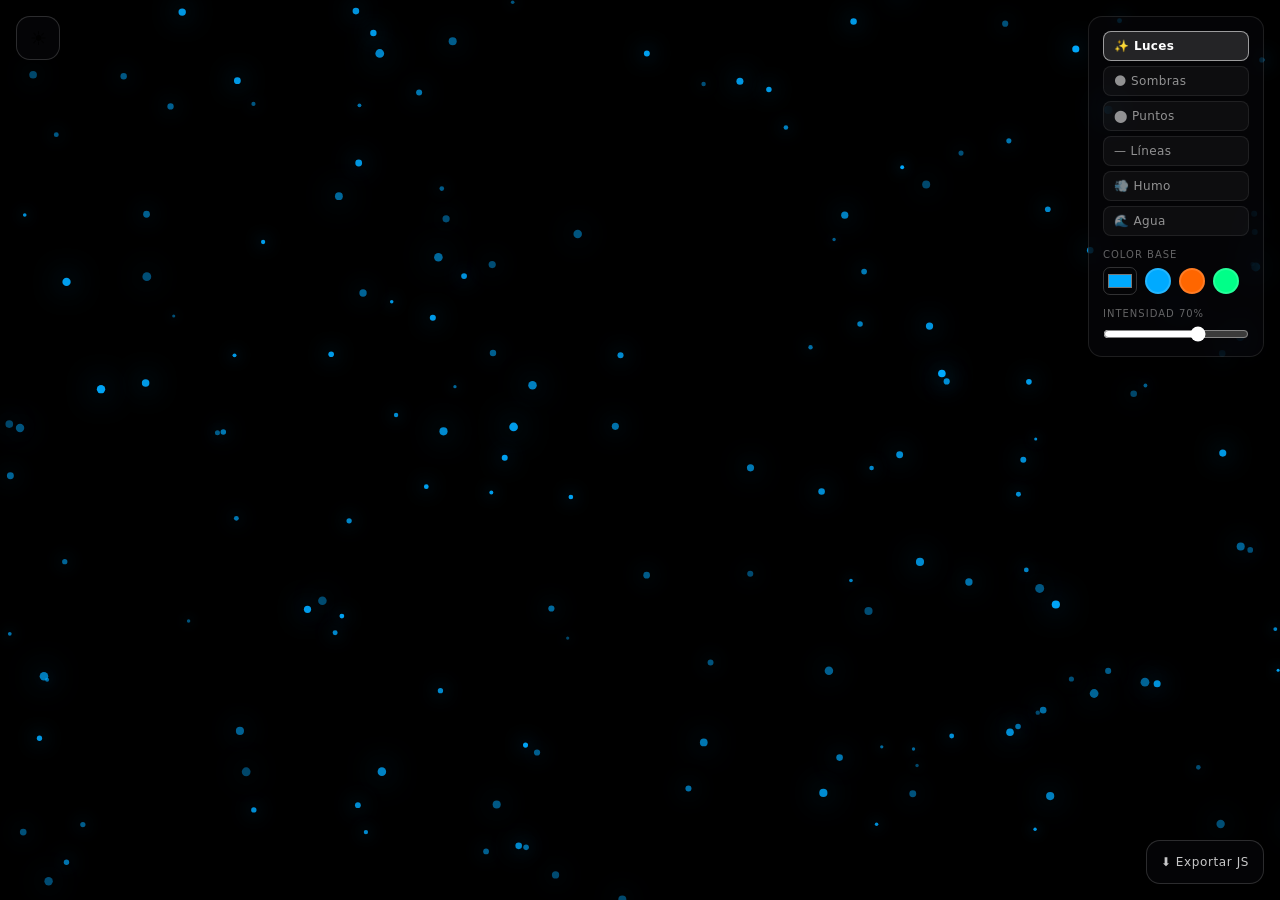
==== index.html @ 5b2c4f50 "Fondos puntos a mejorar agua rota" ====
<!DOCTYPE html>
<html lang="es">
<head>
  <meta charset="UTF-8">
  <meta name="viewport" content="width=device-width, initial-scale=1.0">
  <title>Canvas Animado</title>
  <link rel="stylesheet" href="styles.css">
</head>
<body>
  <canvas id="bg-canvas"></canvas>

  <button id="theme-toggle" class="glass-panel" title="Alternar modo claro/oscuro">☀</button>

  <aside id="effects-panel" class="glass-panel">
    <div id="effect-buttons">
      <button class="effect-btn active" data-effect="lights">✨ Luces</button>
      <button class="effect-btn" data-effect="shadows">🌑 Sombras</button>
      <button class="effect-btn" data-effect="dots">⬤ Puntos</button>
      <button class="effect-btn" data-effect="lines">— Líneas</button>
      <button class="effect-btn" data-effect="smoke">💨 Humo</button>
      <button class="effect-btn" data-effect="water">🌊 Agua</button>
    </div>

    <div class="control-group">
      <label class="control-label">Color base</label>
      <div id="color-controls">
        <input type="color" id="color-picker" value="#00aaff">
        <button class="swatch" data-color="#00aaff" style="background:#00aaff" title="Azul cian"></button>
        <button class="swatch" data-color="#ff6600" style="background:#ff6600" title="Naranja fuego"></button>
        <button class="swatch" data-color="#00ff88" style="background:#00ff88" title="Verde neón"></button>
      </div>
    </div>

    <div class="control-group">
      <label class="control-label">Intensidad <span id="intensity-val">70%</span></label>
      <input type="range" id="intensity-slider" min="10" max="100" value="70" step="5">
    </div>
  </aside>

  <button id="export-btn" class="glass-panel">⬇ Exportar JS</button>

  <script type="module" src="main.js"></script>
</body>
</html>
---- styles.css ----
*, *::before, *::after { box-sizing: border-box; margin: 0; padding: 0; }

body {
  background: #000;
  overflow: hidden;
  width: 100vw;
  height: 100vh;
  font-family: 'Segoe UI', system-ui, -apple-system, sans-serif;
  color: #fff;
  user-select: none;
}

#bg-canvas {
  position: fixed;
  inset: 0;
  width: 100%;
  height: 100%;
  display: block;
  cursor: crosshair;
}

/* ── Glassmorphism base ── */
.glass-panel {
  position: fixed;
  background: rgba(8, 8, 12, 0.55);
  backdrop-filter: blur(18px);
  -webkit-backdrop-filter: blur(18px);
  border: 1px solid rgba(255, 255, 255, 0.10);
  border-radius: 14px;
  padding: 14px;
  z-index: 100;
}

/* ── Effects panel (top-right) ── */
#effects-panel {
  top: 16px;
  right: 16px;
  width: 176px;
  display: flex;
  flex-direction: column;
  gap: 13px;
}

#effect-buttons {
  display: flex;
  flex-direction: column;
  gap: 5px;
}

.effect-btn {
  background: rgba(255, 255, 255, 0.04);
  border: 1px solid rgba(255, 255, 255, 0.08);
  color: rgba(255, 255, 255, 0.55);
  padding: 7px 10px;
  border-radius: 8px;
  cursor: pointer;
  text-align: left;
  font-size: 12px;
  letter-spacing: 0.03em;
  transition: background 0.18s, color 0.18s, border-color 0.18s;
  font-family: inherit;
}

.effect-btn:hover {
  background: rgba(255, 255, 255, 0.09);
  color: #fff;
  border-color: rgba(255, 255, 255, 0.18);
}

.effect-btn.active {
  background: rgba(255, 255, 255, 0.13);
  border-color: rgba(255, 255, 255, 0.55);
  color: #fff;
  font-weight: 600;
}

/* ── Controls ── */
.control-group {
  display: flex;
  flex-direction: column;
  gap: 7px;
}

.control-label {
  font-size: 10px;
  text-transform: uppercase;
  letter-spacing: 0.1em;
  color: rgba(255, 255, 255, 0.38);
}

#color-controls {
  display: flex;
  align-items: center;
  gap: 8px;
}

#color-picker {
  width: 34px;
  height: 28px;
  border: 1px solid rgba(255, 255, 255, 0.18);
  border-radius: 7px;
  cursor: pointer;
  background: none;
  padding: 2px;
  flex-shrink: 0;
}

.swatch {
  width: 26px;
  height: 26px;
  border-radius: 50%;
  border: 2px solid rgba(255, 255, 255, 0.14);
  cursor: pointer;
  flex-shrink: 0;
  transition: transform 0.15s, border-color 0.15s;
}

.swatch:hover {
  transform: scale(1.22);
  border-color: rgba(255, 255, 255, 0.6);
}

#intensity-slider {
  width: 100%;
  accent-color: rgba(255, 255, 255, 0.85);
  cursor: pointer;
}

/* ── Theme toggle (top-left) ── */
#theme-toggle {
  top: 16px;
  left: 16px;
  width: 44px;
  height: 44px;
  padding: 0;
  font-size: 19px;
  cursor: pointer;
  display: flex;
  align-items: center;
  justify-content: center;
  border: 1px solid rgba(255, 255, 255, 0.16);
  transition: background 0.2s, transform 0.15s;
  line-height: 1;
}
#theme-toggle:hover { background: rgba(255, 255, 255, 0.11); }
#theme-toggle:active { transform: scale(0.93); }

/* ── Export button (bottom-right) ── */
#export-btn {
  bottom: 16px;
  right: 16px;
  cursor: pointer;
  color: rgba(255, 255, 255, 0.78);
  font-size: 12px;
  font-family: inherit;
  letter-spacing: 0.05em;
  transition: background 0.2s, color 0.2s;
  border: 1px solid rgba(255, 255, 255, 0.16);
}

#export-btn:hover {
  background: rgba(255, 255, 255, 0.11);
  color: #fff;
}

#export-btn:active {
  transform: scale(0.97);
}

/* ══════════════════════════════════
   LIGHT MODE overrides
   ══════════════════════════════════ */
body.light-mode {
  background: #f5f5f5;
  color: #111;
}

body.light-mode .glass-panel {
  background: rgba(245, 245, 245, 0.72);
  border-color: rgba(0, 0, 0, 0.10);
}

body.light-mode #theme-toggle {
  border-color: rgba(0, 0, 0, 0.14);
  color: #111;
}
body.light-mode #theme-toggle:hover { background: rgba(0, 0, 0, 0.06); }

body.light-mode .effect-btn {
  background: rgba(0, 0, 0, 0.03);
  border-color: rgba(0, 0, 0, 0.08);
  color: rgba(0, 0, 0, 0.55);
}
body.light-mode .effect-btn:hover {
  background: rgba(0, 0, 0, 0.07);
  color: #111;
  border-color: rgba(0, 0, 0, 0.18);
}
body.light-mode .effect-btn.active {
  background: rgba(0, 0, 0, 0.09);
  border-color: rgba(0, 0, 0, 0.5);
  color: #000;
}

body.light-mode .control-label { color: rgba(0, 0, 0, 0.42); }

body.light-mode #color-picker { border-color: rgba(0, 0, 0, 0.18); }

body.light-mode .swatch { border-color: rgba(0, 0, 0, 0.14); }
body.light-mode .swatch:hover { border-color: rgba(0, 0, 0, 0.55); }

body.light-mode #intensity-slider { accent-color: rgba(0, 0, 0, 0.7); }

body.light-mode #export-btn {
  color: rgba(0, 0, 0, 0.7);
  border-color: rgba(0, 0, 0, 0.16);
}
body.light-mode #export-btn:hover {
  background: rgba(0, 0, 0, 0.06);
  color: #000;
}
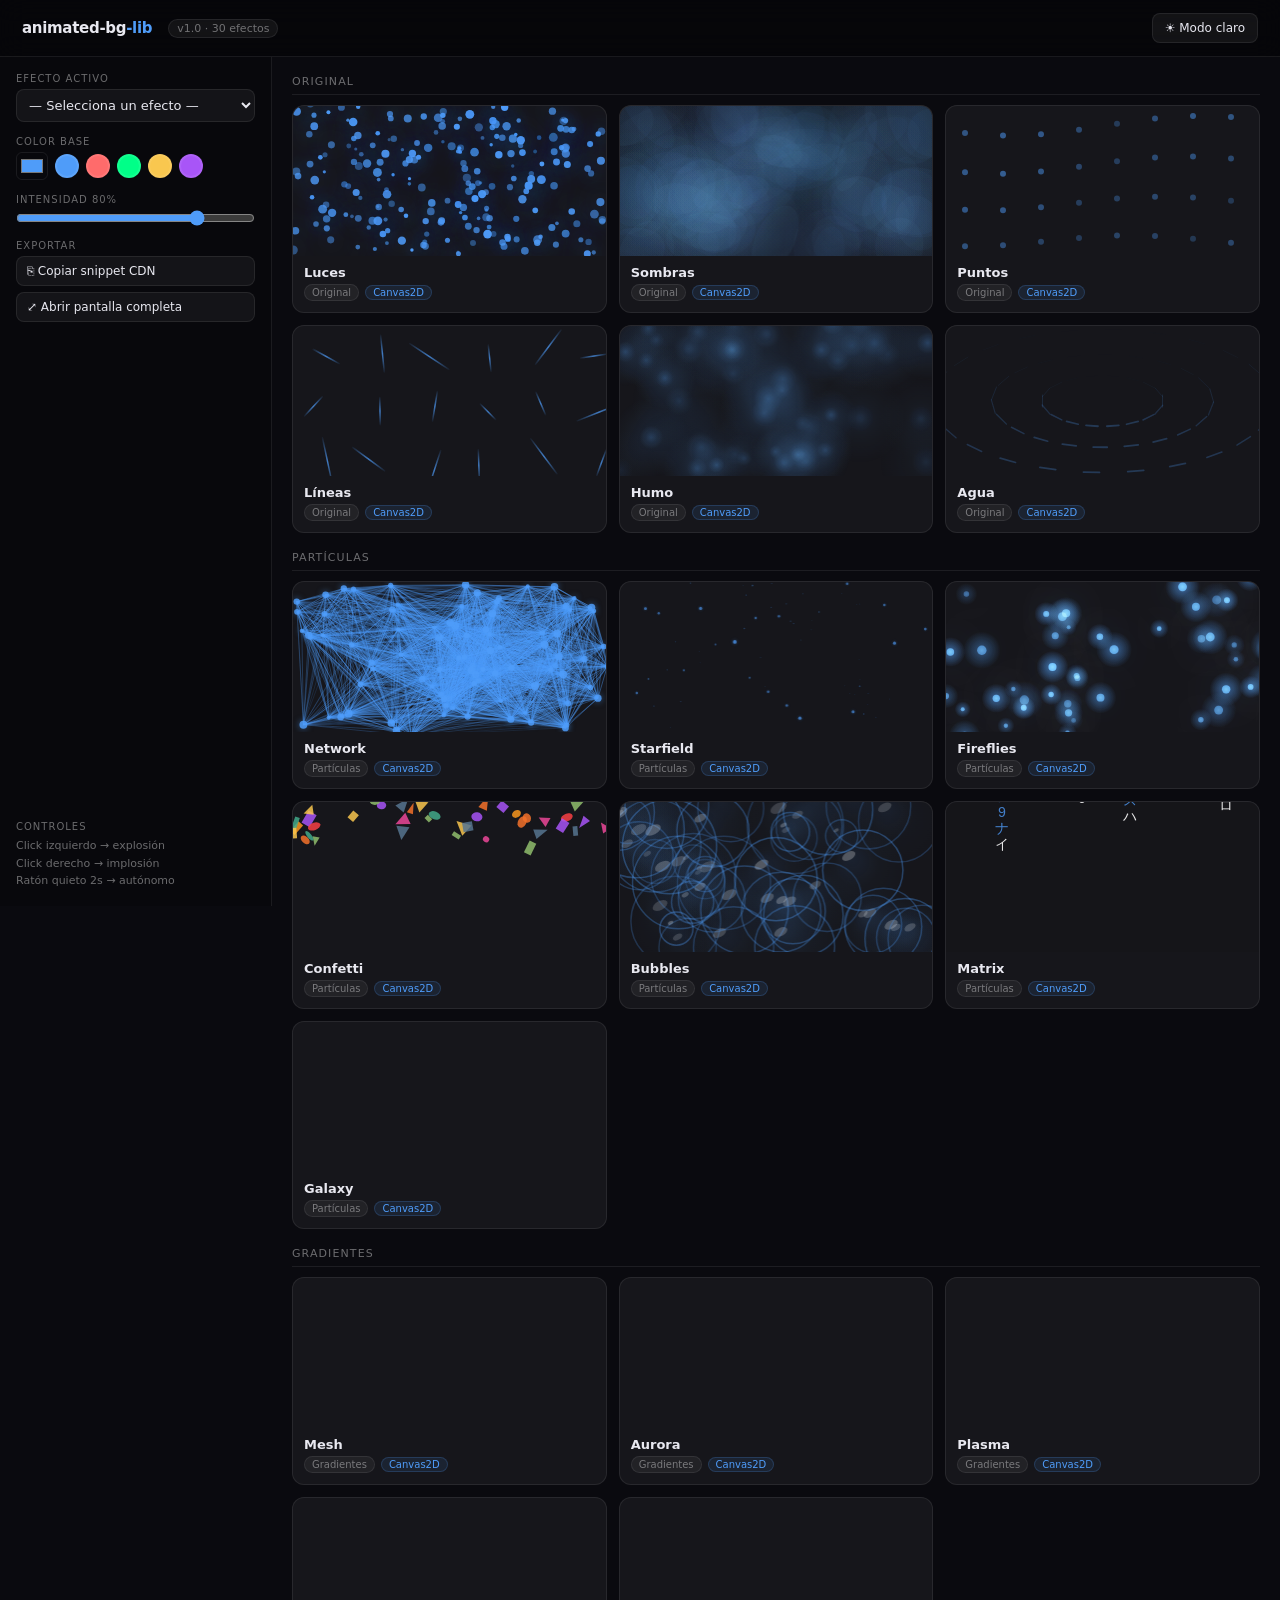
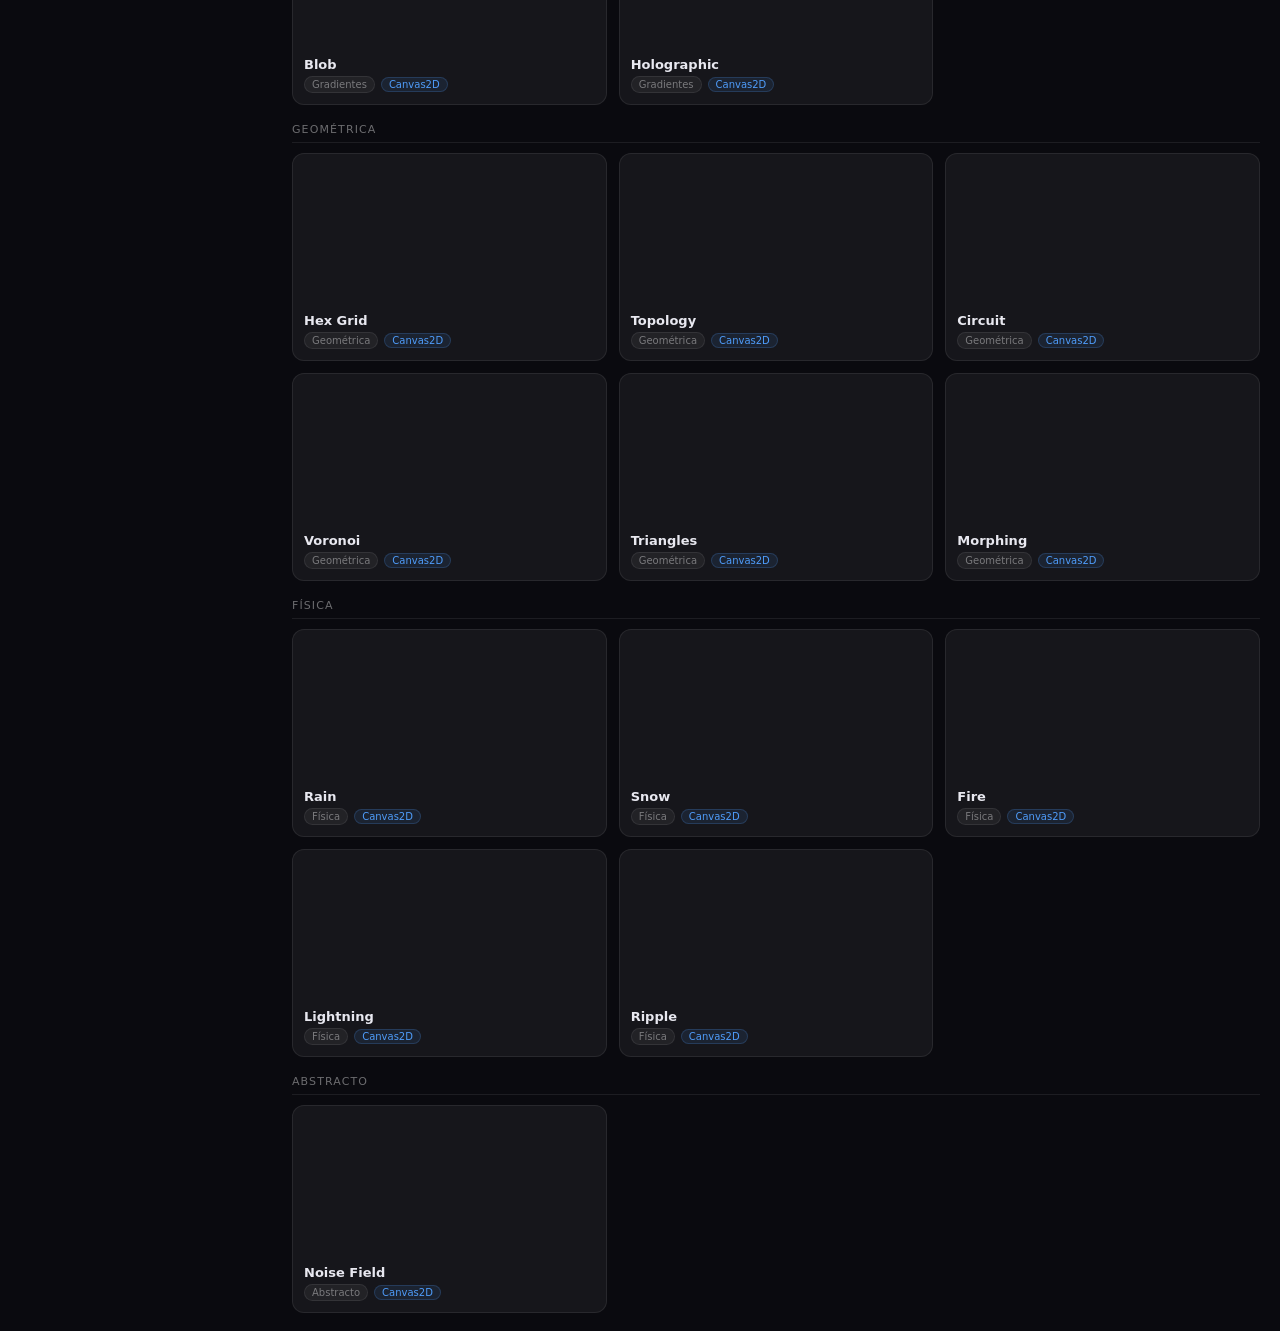
==== commit a95780fc: "ampliacion" ====
--- a/index.html
+++ b/index.html
@@ -1,44 +1,377 @@
 <!DOCTYPE html>
-<html lang="es">
+<html lang="en">
 <head>
   <meta charset="UTF-8">
-  <meta name="viewport" content="width=device-width, initial-scale=1.0">
-  <title>Canvas Animado</title>
-  <link rel="stylesheet" href="styles.css">
+  <meta name="viewport" content="width=device-width,initial-scale=1">
+  <title>animated-bg-lib — 30 Canvas Effects</title>
+  <style>
+    *, *::before, *::after { box-sizing: border-box; margin: 0; padding: 0; }
+    :root {
+      --bg: #0a0a0f; --surface: rgba(255,255,255,0.05); --border: rgba(255,255,255,0.08);
+      --text: #e8e8f0; --muted: rgba(255,255,255,0.4); --accent: #4f9cf9;
+      --panel-w: 272px; --radius: 12px;
+    }
+    body.light {
+      --bg: #f0f0f5; --surface: rgba(0,0,0,0.04); --border: rgba(0,0,0,0.08);
+      --text: #111; --muted: rgba(0,0,0,0.45);
+    }
+    body {
+      background: var(--bg); color: var(--text);
+      font-family: 'Segoe UI', system-ui, sans-serif;
+      min-height: 100vh; display: flex; flex-direction: column;
+    }
+
+    /* ── Header ── */
+    header {
+      display: flex; align-items: center; justify-content: space-between;
+      padding: 13px 22px; border-bottom: 1px solid var(--border);
+      background: rgba(0,0,0,0.35); backdrop-filter: blur(14px);
+      position: sticky; top: 0; z-index: 50;
+    }
+    .logo { font-size: 15px; font-weight: 700; letter-spacing: -0.02em; }
+    .logo span { color: var(--accent); }
+    .badge {
+      font-size: 11px; color: var(--muted); background: var(--surface);
+      border: 1px solid var(--border); border-radius: 20px; padding: 2px 8px; margin-left: 8px;
+    }
+    .btn-icon {
+      background: var(--surface); border: 1px solid var(--border);
+      border-radius: 8px; padding: 7px 12px; color: var(--text);
+      cursor: pointer; font-size: 12px; transition: background .15s; font-family: inherit;
+    }
+    .btn-icon:hover { background: rgba(255,255,255,0.1); }
+
+    /* ── Layout ── */
+    .layout { display: flex; flex: 1; }
+
+    /* ── Side Panel ── */
+    .side-panel {
+      width: var(--panel-w); flex-shrink: 0; padding: 16px;
+      border-right: 1px solid var(--border); display: flex; flex-direction: column; gap: 14px;
+      background: rgba(0,0,0,0.2); overflow-y: auto;
+      height: calc(100vh - 51px); position: sticky; top: 51px;
+    }
+    .p-label { font-size: 10px; text-transform: uppercase; letter-spacing: .1em; color: var(--muted); margin-bottom: 5px; }
+    input[type=search] {
+      width: 100%; background: var(--surface); border: 1px solid var(--border);
+      border-radius: 8px; color: var(--text); padding: 7px 10px;
+      font-size: 13px; outline: none; font-family: inherit;
+    }
+    input[type=search]:focus { border-color: var(--accent); }
+    .color-row { display: flex; align-items: center; gap: 7px; flex-wrap: wrap; }
+    input[type=color] {
+      width: 32px; height: 28px; border: 1px solid var(--border);
+      border-radius: 6px; cursor: pointer; background: none; padding: 2px; flex-shrink: 0;
+    }
+    .sw { width: 24px; height: 24px; border-radius: 50%; border: 2px solid var(--border); cursor: pointer; flex-shrink: 0; transition: transform .15s; }
+    .sw:hover { transform: scale(1.2); }
+    input[type=range] { width: 100%; accent-color: var(--accent); cursor: pointer; }
+    .cat-badge { font-size: 10px; padding: 2px 7px; border-radius: 10px; background: var(--surface); border: 1px solid var(--border); color: var(--muted); }
+    .p-section { display: flex; flex-direction: column; }
+    .export-col { display: flex; flex-direction: column; gap: 6px; }
+    .exp-btn {
+      background: var(--surface); border: 1px solid var(--border); border-radius: 8px;
+      color: var(--text); padding: 7px 10px; cursor: pointer; font-size: 12px;
+      text-align: left; transition: background .15s; font-family: inherit; width: 100%;
+    }
+    .exp-btn:hover { background: rgba(79,156,249,0.12); border-color: rgba(79,156,249,0.4); }
+    .hint { font-size: 11px; color: var(--muted); line-height: 1.6; }
+    #effect-sel option, #effect-sel optgroup { background: #1a1a2e; color: #eee; }
+    body.light #effect-sel option, body.light #effect-sel optgroup { background: #fff; color: #111; }
+
+    /* ── Grid ── */
+    .grid-area { flex: 1; padding: 18px 20px; overflow-y: auto; }
+    .cat-header {
+      font-size: 11px; text-transform: uppercase; letter-spacing: .1em; color: var(--muted);
+      margin: 18px 0 10px; border-bottom: 1px solid var(--border); padding-bottom: 6px;
+    }
+    .cat-header:first-child { margin-top: 0; }
+    .grid { display: grid; grid-template-columns: repeat(auto-fill, minmax(250px,1fr)); gap: 12px; }
+
+    /* ── Cards ── */
+    .card {
+      border-radius: var(--radius); overflow: hidden; border: 1px solid var(--border);
+      background: var(--surface); cursor: pointer; position: relative;
+      transition: transform .2s, box-shadow .2s, border-color .2s;
+    }
+    .card:hover { transform: translateY(-3px); box-shadow: 0 14px 44px rgba(0,0,0,0.55); border-color: rgba(79,156,249,0.35); }
+    .card.selected { border-color: var(--accent); box-shadow: 0 0 0 2px rgba(79,156,249,0.25); }
+    canvas.prev { display: block; width: 100%; height: 150px; }
+    .card-info { padding: 9px 11px 11px; }
+    .card-title { font-size: 13px; font-weight: 600; }
+    .card-meta { display: flex; gap: 6px; margin-top: 4px; align-items: center; }
+    .tech-badge { font-size: 10px; padding: 1px 7px; border-radius: 10px; background: rgba(79,156,249,0.1); border: 1px solid rgba(79,156,249,0.2); color: var(--accent); }
+    .fs-btn {
+      position: absolute; top: 7px; right: 7px; opacity: 0;
+      background: rgba(0,0,0,0.65); border: 1px solid rgba(255,255,255,0.18);
+      border-radius: 6px; color: #fff; padding: 3px 8px; font-size: 11px;
+      cursor: pointer; transition: opacity .15s; backdrop-filter: blur(6px); font-family: inherit;
+    }
+    .card:hover .fs-btn { opacity: 1; }
+    .hidden { display: none !important; }
+
+    /* ── Toast ── */
+    #toast {
+      position: fixed; bottom: 22px; right: 22px; background: #1a1a2e;
+      border: 1px solid rgba(79,156,249,0.3); color: #fff;
+      padding: 10px 16px; border-radius: 9px; font-size: 13px; z-index: 200;
+      transform: translateY(50px); opacity: 0; transition: all .28s; pointer-events: none;
+    }
+    #toast.show { transform: translateY(0); opacity: 1; }
+  </style>
 </head>
 <body>
-  <canvas id="bg-canvas"></canvas>
-
-  <button id="theme-toggle" class="glass-panel" title="Alternar modo claro/oscuro">☀</button>
-
-  <aside id="effects-panel" class="glass-panel">
-    <div id="effect-buttons">
-      <button class="effect-btn active" data-effect="lights">✨ Luces</button>
-      <button class="effect-btn" data-effect="shadows">🌑 Sombras</button>
-      <button class="effect-btn" data-effect="dots">⬤ Puntos</button>
-      <button class="effect-btn" data-effect="lines">— Líneas</button>
-      <button class="effect-btn" data-effect="smoke">💨 Humo</button>
-      <button class="effect-btn" data-effect="water">🌊 Agua</button>
+  <header>
+    <div style="display:flex;align-items:center;gap:8px">
+      <div class="logo">animated-bg<span>-lib</span></div>
+      <span class="badge">v1.0 · 30 efectos</span>
     </div>
-
-    <div class="control-group">
-      <label class="control-label">Color base</label>
-      <div id="color-controls">
-        <input type="color" id="color-picker" value="#00aaff">
-        <button class="swatch" data-color="#00aaff" style="background:#00aaff" title="Azul cian"></button>
-        <button class="swatch" data-color="#ff6600" style="background:#ff6600" title="Naranja fuego"></button>
-        <button class="swatch" data-color="#00ff88" style="background:#00ff88" title="Verde neón"></button>
-      </div>
+    <div style="display:flex;gap:8px">
+      <button class="btn-icon" id="theme-btn">☀ Modo claro</button>
     </div>
-
-    <div class="control-group">
-      <label class="control-label">Intensidad <span id="intensity-val">70%</span></label>
-      <input type="range" id="intensity-slider" min="10" max="100" value="70" step="5">
-    </div>
-  </aside>
-
-  <button id="export-btn" class="glass-panel">⬇ Exportar JS</button>
-
-  <script type="module" src="main.js"></script>
+  </header>
+
+  <div class="layout">
+    <!-- ── Side Panel ── -->
+    <aside class="side-panel">
+
+      <div class="p-section">
+        <div class="p-label">Efecto activo</div>
+        <select id="effect-sel" style="width:100%;background:var(--surface);border:1px solid var(--border);border-radius:8px;color:var(--text);padding:7px 8px;font-size:13px;cursor:pointer;font-family:inherit;outline:none"></select>
+      </div>
+
+      <div class="p-section" id="active-section" style="display:none">
+        <div style="display:flex;gap:6px;flex-wrap:wrap;margin-top:2px">
+          <span id="active-cat" class="cat-badge"></span>
+          <span id="active-tech" class="tech-badge"></span>
+        </div>
+      </div>
+
+      <div class="p-section">
+        <div class="p-label">Color base</div>
+        <div class="color-row">
+          <input type="color" id="color-pick" value="#4f9cf9">
+          <div class="sw" data-c="#4f9cf9" style="background:#4f9cf9" title="Azul"></div>
+          <div class="sw" data-c="#ff6b6b" style="background:#ff6b6b" title="Rojo"></div>
+          <div class="sw" data-c="#00ff88" style="background:#00ff88" title="Verde"></div>
+          <div class="sw" data-c="#f9c74f" style="background:#f9c74f" title="Amarillo"></div>
+          <div class="sw" data-c="#a855f7" style="background:#a855f7" title="Violeta"></div>
+        </div>
+      </div>
+
+      <div class="p-section">
+        <div class="p-label">Intensidad <span id="int-val">80%</span></div>
+        <input type="range" id="intensity" min="10" max="100" value="80" step="5">
+      </div>
+
+      <div class="p-section">
+        <div class="p-label">Exportar</div>
+        <div class="export-col">
+          <button class="exp-btn" id="btn-cdn">⎘ Copiar snippet CDN</button>
+          <button class="exp-btn" id="btn-fs">⤢ Abrir pantalla completa</button>
+        </div>
+      </div>
+
+      <div class="p-section" style="margin-top:auto">
+        <div class="p-label">Controles</div>
+        <div class="hint">
+          Click izquierdo → explosión<br>
+          Click derecho → implosión<br>
+          Ratón quieto 2s → autónomo
+        </div>
+      </div>
+
+    </aside>
+
+    <!-- ── Gallery Grid ── -->
+    <main class="grid-area" id="grid-area"></main>
+  </div>
+
+  <div id="toast"></div>
+
+  <script type="module">
+    import { EFFECTS, AnimatedBG } from './src/index.js';
+
+    // ── State ──────────────────────────────────────────────────────────────
+    let color = '#4f9cf9', intensity = 0.8, darkMode = true, activeKey = null;
+    const instances = new Map();
+
+    // ── Populate <select> (grouped by category) ────────────────────────────
+    const effSel = document.getElementById('effect-sel');
+    const catGroups = {};
+    for (const [k, m] of Object.entries(EFFECTS)) (catGroups[m.category] ??= []).push([k, m]);
+    const emptyOpt = document.createElement('option');
+    emptyOpt.value = ''; emptyOpt.textContent = '— Selecciona un efecto —'; emptyOpt.disabled = true; emptyOpt.selected = true;
+    effSel.appendChild(emptyOpt);
+    for (const [cat, items] of Object.entries(catGroups)) {
+      const og = document.createElement('optgroup'); og.label = cat;
+      for (const [k, m] of items) {
+        const opt = document.createElement('option'); opt.value = k; opt.textContent = m.label; og.appendChild(opt);
+      }
+      effSel.appendChild(og);
+    }
+
+    // ── Build gallery grid ─────────────────────────────────────────────────
+    const gridArea = document.getElementById('grid-area');
+    const categories = {};
+    for (const [key, meta] of Object.entries(EFFECTS)) {
+      (categories[meta.category] ??= []).push({ key, ...meta });
+    }
+
+    for (const [cat, items] of Object.entries(categories)) {
+      const hdr = Object.assign(document.createElement('div'), { className: 'cat-header', textContent: cat });
+      gridArea.appendChild(hdr);
+      const grid = Object.assign(document.createElement('div'), { className: 'grid' });
+      gridArea.appendChild(grid);
+
+      for (const item of items) {
+        const card = document.createElement('div');
+        card.className = 'card';
+        card.dataset.key = item.key;
+        card.dataset.cat = item.category;
+        card.dataset.label = item.label.toLowerCase();
+
+        const cv = document.createElement('canvas');
+        cv.className = 'prev'; cv.width = 260; cv.height = 150;
+
+        card.appendChild(cv);
+        card.insertAdjacentHTML('beforeend', `
+          <div class="card-info">
+            <div class="card-title">${item.label}</div>
+            <div class="card-meta">
+              <span class="cat-badge">${item.category}</span>
+              <span class="tech-badge">${item.tech}</span>
+            </div>
+          </div>
+          <button class="fs-btn" title="Pantalla completa">⤢</button>`);
+        grid.appendChild(card);
+      }
+    }
+
+    // ── Lazy init via IntersectionObserver ─────────────────────────────────
+    const io = new IntersectionObserver(entries => {
+      for (const { target, isIntersecting } of entries) {
+        const key = target.dataset.key;
+        const cv  = target.querySelector('canvas');
+        if (isIntersecting) {
+          if (!instances.has(key)) {
+            try {
+              instances.set(key, new AnimatedBG(cv, { effect: key, color, intensity, darkMode }).start());
+            } catch(e) { console.warn(`Effect "${key}" error:`, e); }
+          } else {
+            instances.get(key).start();
+          }
+        } else {
+          instances.get(key)?.stop();
+        }
+      }
+    }, { threshold: 0.05, rootMargin: '100px' });
+
+    document.querySelectorAll('.card').forEach(c => io.observe(c));
+
+    // ── Card interaction ───────────────────────────────────────────────────
+    gridArea.addEventListener('click', e => {
+      const card = e.target.closest('.card'); if (!card) return;
+      const key  = card.dataset.key;
+      if (e.target.closest('.fs-btn')) {
+        openPreview(key); return;
+      }
+      setActive(key, card);
+    });
+
+    function setActive(key, card) {
+      activeKey = key;
+      // Sync select
+      effSel.value = key;
+      // Highlight card
+      document.querySelectorAll('.card').forEach(c => c.classList.toggle('selected', c.dataset.key === key));
+      const meta = EFFECTS[key];
+      document.getElementById('active-section').style.display = '';
+      document.getElementById('active-cat').textContent  = meta.category;
+      document.getElementById('active-tech').textContent = meta.tech;
+      // Scroll card into view if needed
+      const target = card || document.querySelector(`.card[data-key="${key}"]`);
+      target?.scrollIntoView({ behavior: 'smooth', block: 'nearest' });
+    }
+
+    // Select drives the gallery
+    effSel.addEventListener('change', () => {
+      const key = effSel.value; if (!key) return;
+      setActive(key, null);
+    });
+
+    function openPreview(key) {
+      const eff = key || activeKey || 'lights';
+      const url = `preview.html?effect=${eff}&color=${encodeURIComponent(color)}&intensity=${intensity}&dark=${darkMode}`;
+      window.open(url, '_blank');
+    }
+
+    // ── Control helpers ────────────────────────────────────────────────────
+    function applyAll() {
+      instances.forEach(bg => bg.setColor(color).setIntensity(intensity).setDarkMode(darkMode));
+    }
+
+    // Color
+    document.getElementById('color-pick').addEventListener('input', e => { color = e.target.value; applyAll(); });
+    document.querySelectorAll('.sw').forEach(s => s.addEventListener('click', () => {
+      color = s.dataset.c;
+      document.getElementById('color-pick').value = color;
+      applyAll();
+    }));
+
+    // Intensity
+    document.getElementById('intensity').addEventListener('input', e => {
+      intensity = +e.target.value / 100;
+      document.getElementById('int-val').textContent = e.target.value + '%';
+      applyAll();
+    });
+
+    // Theme
+    const themeBtn = document.getElementById('theme-btn');
+    themeBtn.addEventListener('click', () => {
+      darkMode = !darkMode;
+      document.body.classList.toggle('light', !darkMode);
+      themeBtn.textContent = darkMode ? '☀ Modo claro' : '🌙 Modo oscuro';
+      applyAll();
+    });
+
+    // Search
+    document.getElementById('search').addEventListener('input', e => {
+      const q = e.target.value.toLowerCase().trim();
+      document.querySelectorAll('.card').forEach(c => {
+        c.classList.toggle('hidden', q && !c.dataset.label.includes(q) && !c.dataset.cat.toLowerCase().includes(q));
+      });
+      document.querySelectorAll('.cat-header, .cat-header + .grid').forEach(el => {
+        const grid = el.classList.contains('grid') ? el : el.nextElementSibling;
+        if (!grid) return;
+        const anyVisible = [...grid.querySelectorAll('.card')].some(c => !c.classList.contains('hidden'));
+        el.classList.toggle('hidden', !anyVisible);
+        if (el.classList.contains('cat-header')) grid?.classList.toggle('hidden', !anyVisible);
+      });
+    });
+
+    // Export
+    function toast(msg) {
+      const t = document.getElementById('toast');
+      t.textContent = msg; t.classList.add('show');
+      setTimeout(() => t.classList.remove('show'), 2600);
+    }
+
+    document.getElementById('btn-cdn').addEventListener('click', () => {
+      const eff = activeKey || 'lights';
+      const snippet = [
+        `<canvas id="bg" style="position:fixed;inset:0;width:100%;height:100%"></canvas>`,
+        `<script type="module">`,
+        `  import { AnimatedBG } from './src/index.js';`,
+        `  new AnimatedBG('#bg', { effect: '${eff}', color: '${color}', intensity: ${intensity} }).start();`,
+        `<\/script>`,
+      ].join('\n');
+      navigator.clipboard.writeText(snippet)
+        .then(() => toast('✓ Snippet copiado al portapapeles'))
+        .catch(() => toast('⚠ Copia manual: ' + snippet.slice(0, 60) + '…'));
+    });
+
+    document.getElementById('btn-fs').addEventListener('click', () => openPreview(activeKey || 'lights'));
+  </script>
 </body>
 </html>
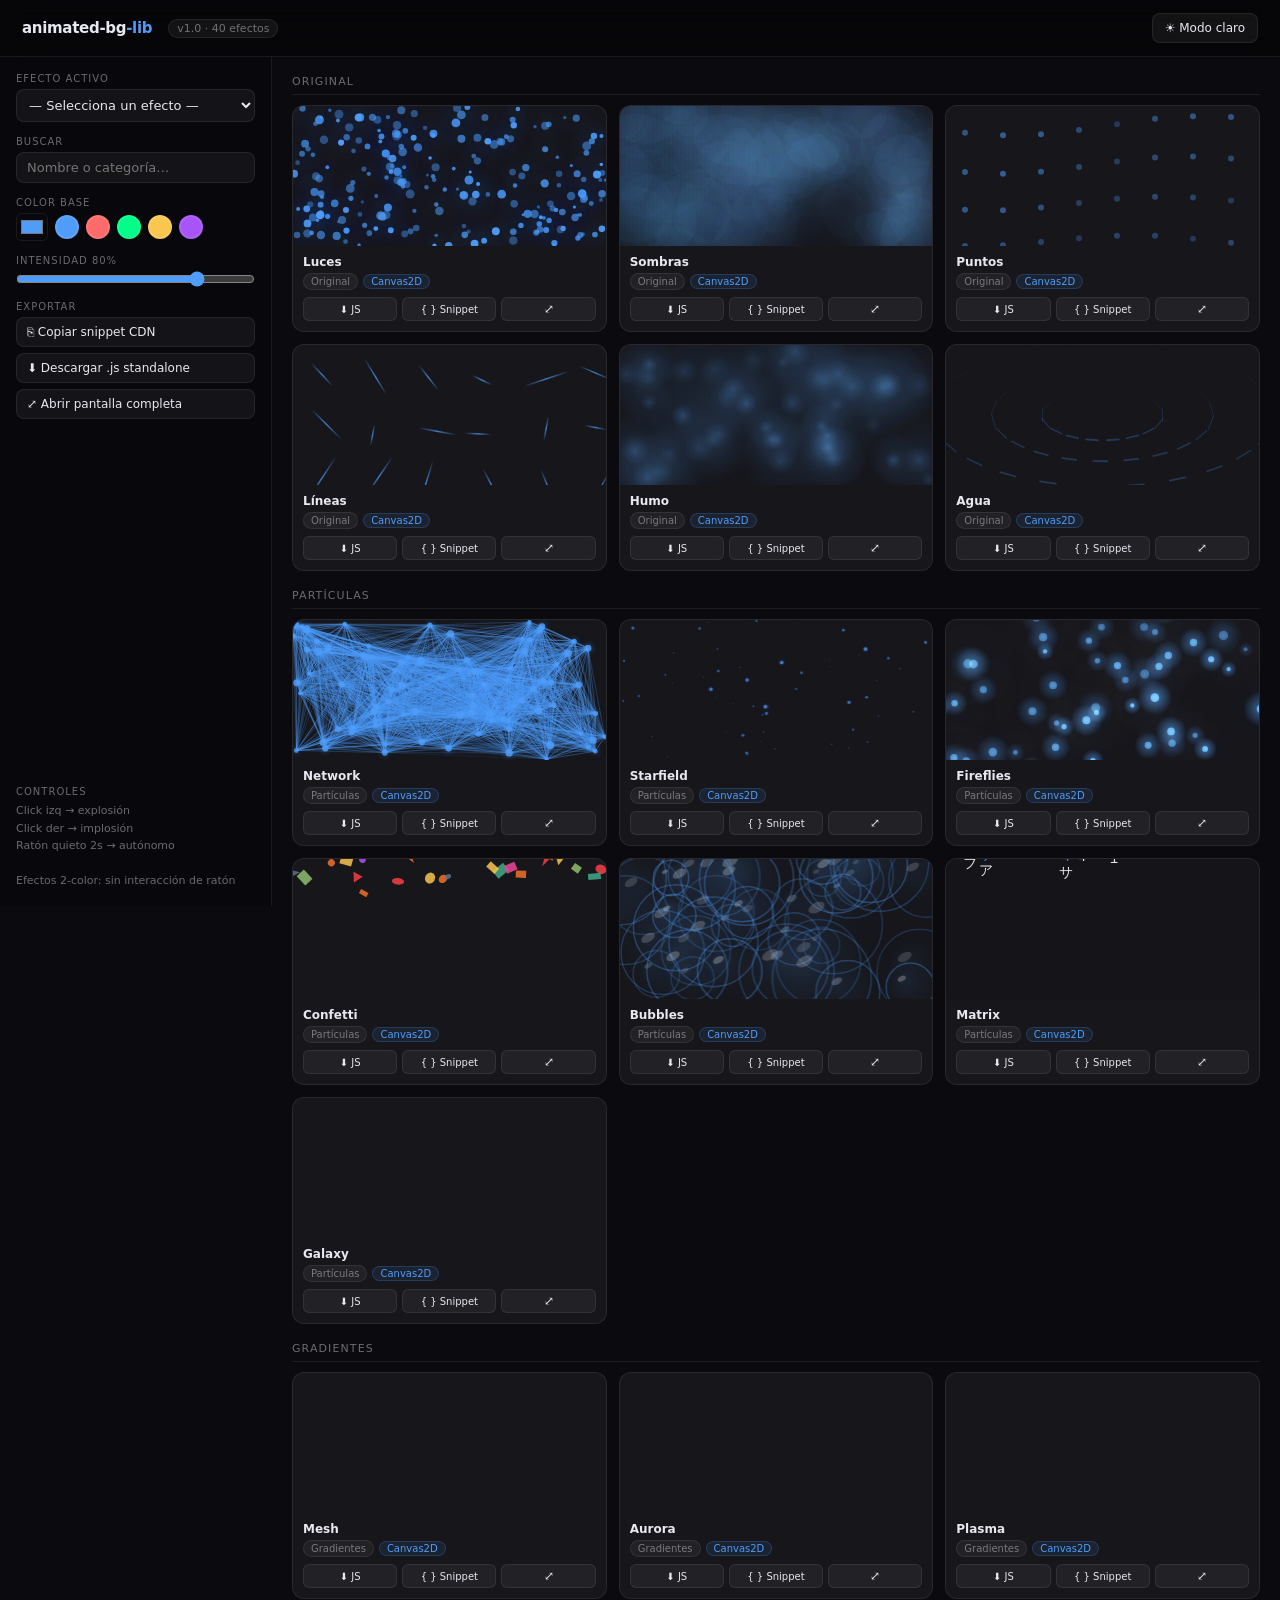
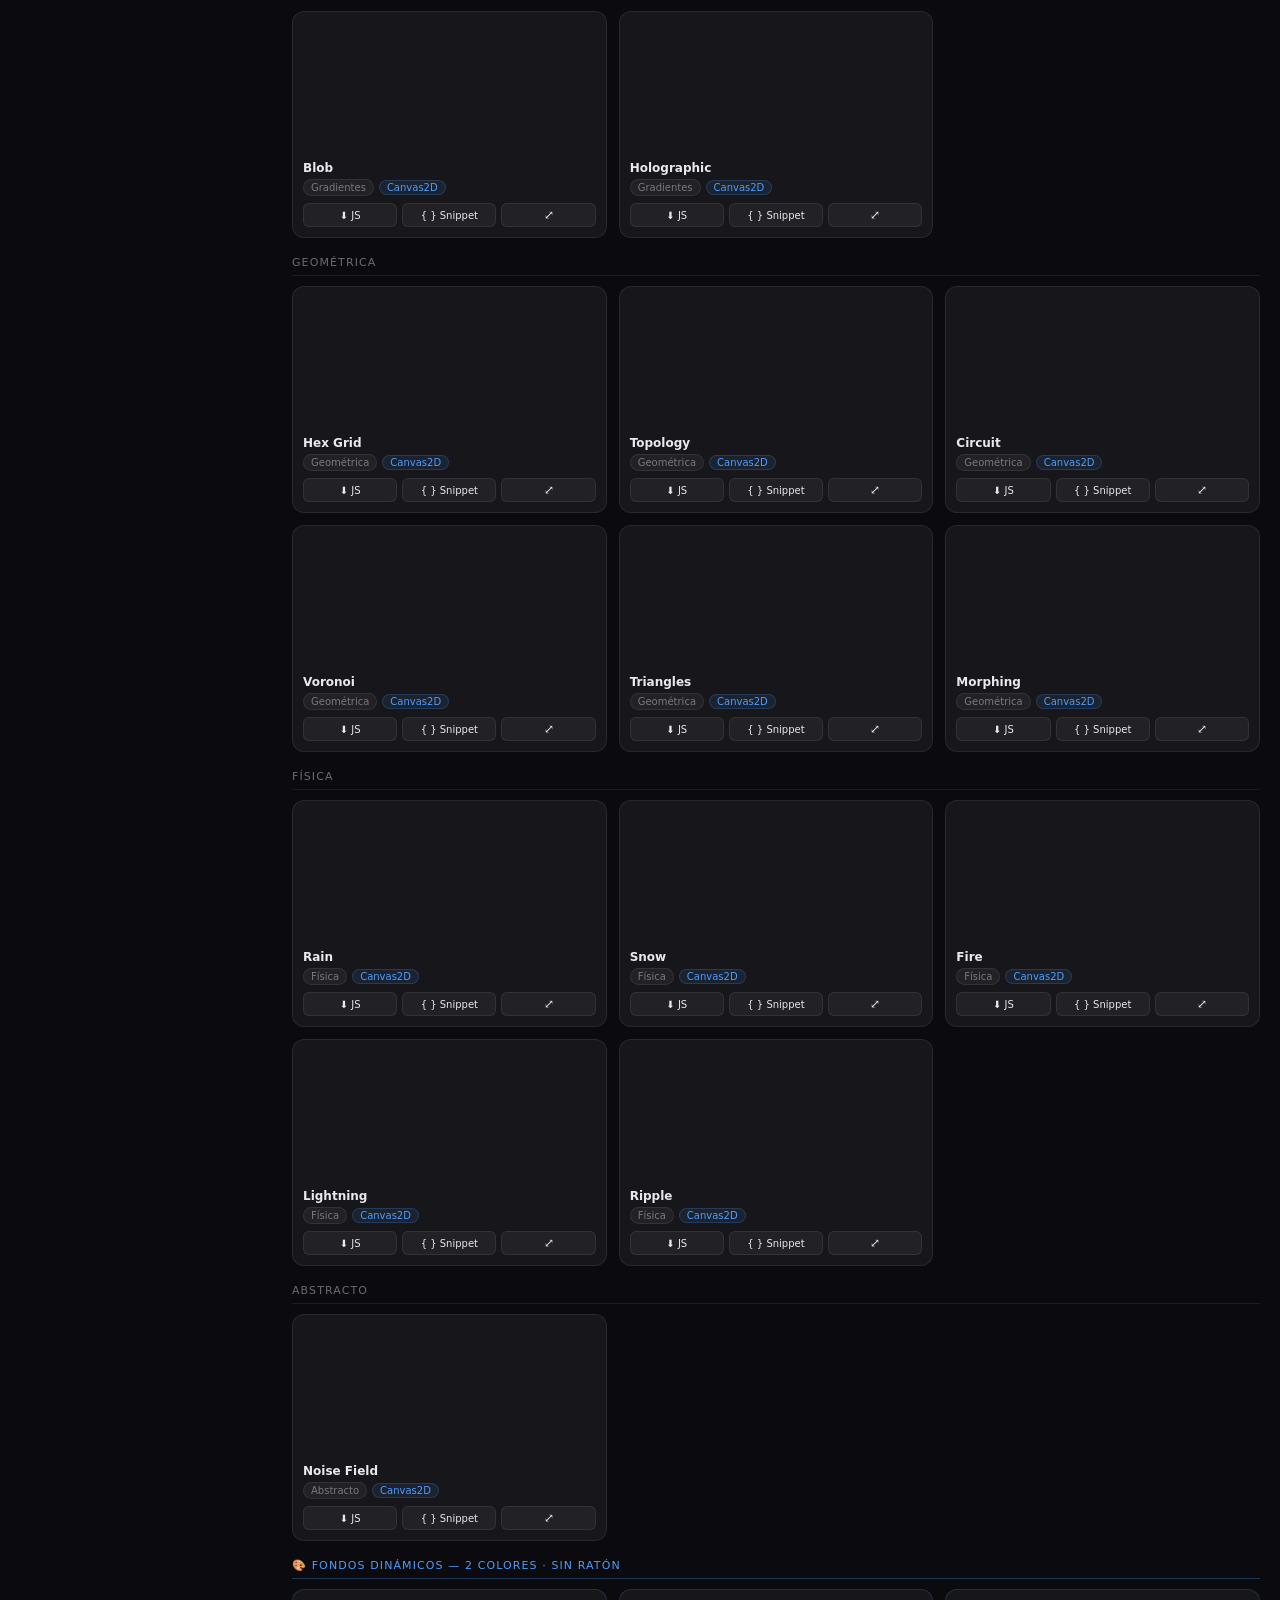
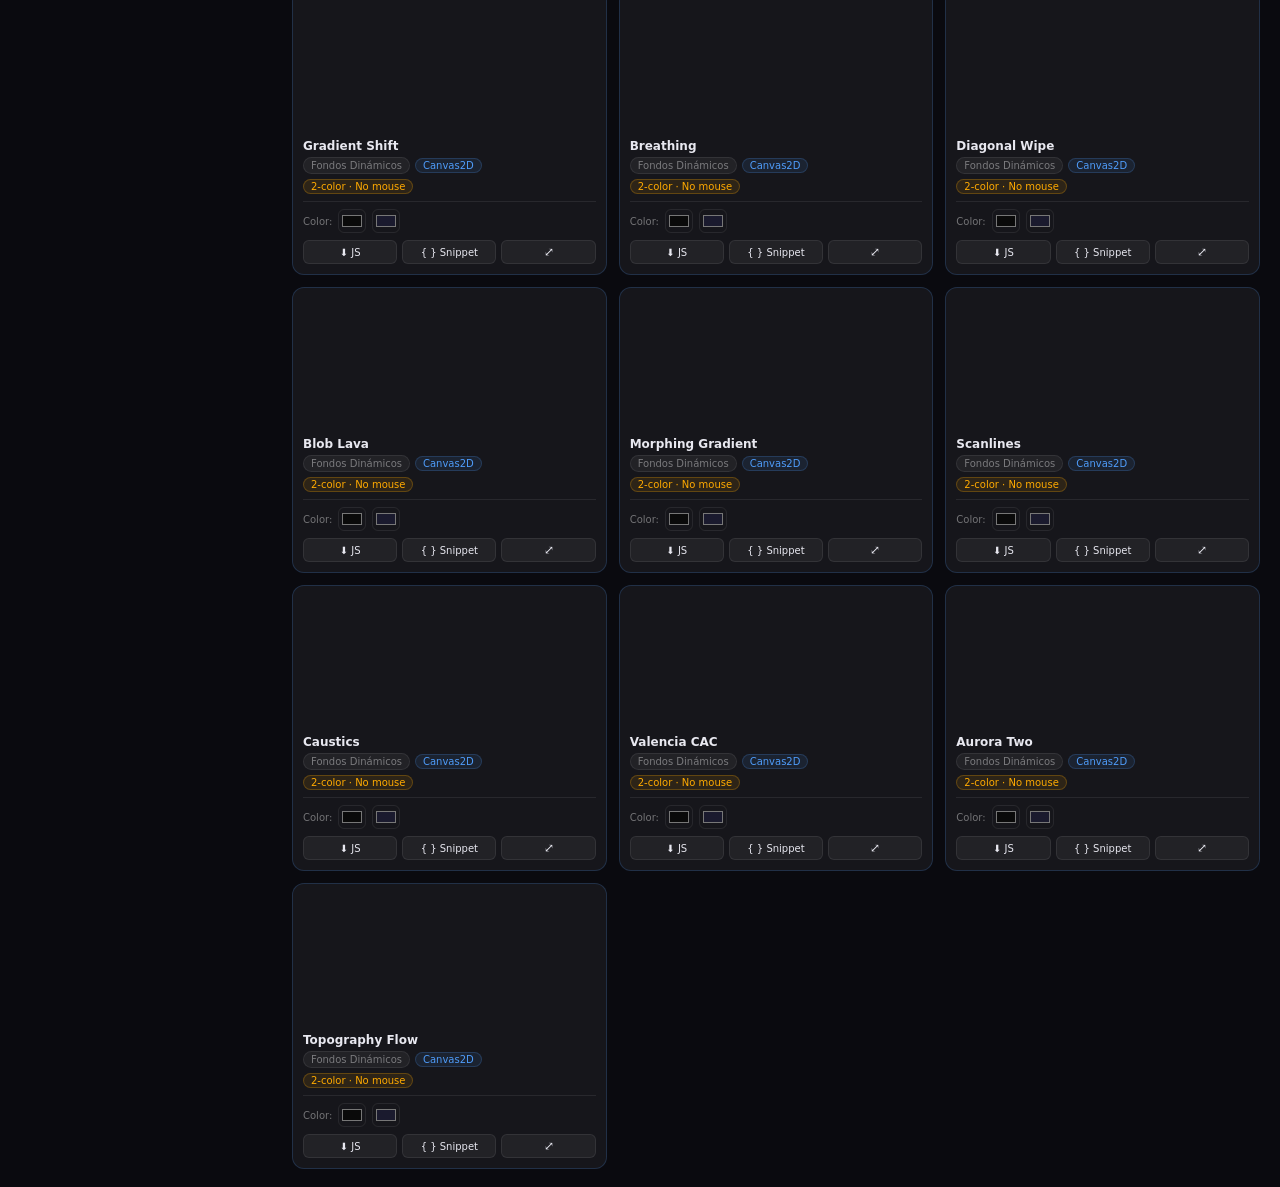
==== commit 902a0b5a: "mas fondos" ====
--- a/index.html
+++ b/index.html
@@ -3,7 +3,7 @@
 <head>
   <meta charset="UTF-8">
   <meta name="viewport" content="width=device-width,initial-scale=1">
-  <title>animated-bg-lib — 30 Canvas Effects</title>
+  <title>animated-bg-lib — 40 Canvas Effects</title>
   <style>
     *, *::before, *::after { box-sizing: border-box; margin: 0; padding: 0; }
     :root {
@@ -15,108 +15,68 @@
       --bg: #f0f0f5; --surface: rgba(0,0,0,0.04); --border: rgba(0,0,0,0.08);
       --text: #111; --muted: rgba(0,0,0,0.45);
     }
-    body {
-      background: var(--bg); color: var(--text);
-      font-family: 'Segoe UI', system-ui, sans-serif;
-      min-height: 100vh; display: flex; flex-direction: column;
-    }
-
-    /* ── Header ── */
-    header {
-      display: flex; align-items: center; justify-content: space-between;
-      padding: 13px 22px; border-bottom: 1px solid var(--border);
-      background: rgba(0,0,0,0.35); backdrop-filter: blur(14px);
-      position: sticky; top: 0; z-index: 50;
-    }
-    .logo { font-size: 15px; font-weight: 700; letter-spacing: -0.02em; }
+    body { background: var(--bg); color: var(--text); font-family: 'Segoe UI', system-ui, sans-serif; min-height: 100vh; display: flex; flex-direction: column; }
+
+    header { display: flex; align-items: center; justify-content: space-between; padding: 13px 22px; border-bottom: 1px solid var(--border); background: rgba(0,0,0,0.35); backdrop-filter: blur(14px); position: sticky; top: 0; z-index: 50; }
+    .logo { font-size: 15px; font-weight: 700; letter-spacing: -.02em; }
     .logo span { color: var(--accent); }
-    .badge {
-      font-size: 11px; color: var(--muted); background: var(--surface);
-      border: 1px solid var(--border); border-radius: 20px; padding: 2px 8px; margin-left: 8px;
-    }
-    .btn-icon {
-      background: var(--surface); border: 1px solid var(--border);
-      border-radius: 8px; padding: 7px 12px; color: var(--text);
-      cursor: pointer; font-size: 12px; transition: background .15s; font-family: inherit;
-    }
+    .badge { font-size: 11px; color: var(--muted); background: var(--surface); border: 1px solid var(--border); border-radius: 20px; padding: 2px 8px; margin-left: 8px; }
+    .btn-icon { background: var(--surface); border: 1px solid var(--border); border-radius: 8px; padding: 7px 12px; color: var(--text); cursor: pointer; font-size: 12px; transition: background .15s; font-family: inherit; }
     .btn-icon:hover { background: rgba(255,255,255,0.1); }
 
-    /* ── Layout ── */
     .layout { display: flex; flex: 1; }
 
-    /* ── Side Panel ── */
-    .side-panel {
-      width: var(--panel-w); flex-shrink: 0; padding: 16px;
-      border-right: 1px solid var(--border); display: flex; flex-direction: column; gap: 14px;
-      background: rgba(0,0,0,0.2); overflow-y: auto;
-      height: calc(100vh - 51px); position: sticky; top: 51px;
-    }
+    .side-panel { width: var(--panel-w); flex-shrink: 0; padding: 16px; border-right: 1px solid var(--border); display: flex; flex-direction: column; gap: 14px; background: rgba(0,0,0,0.2); overflow-y: auto; height: calc(100vh - 51px); position: sticky; top: 51px; }
     .p-label { font-size: 10px; text-transform: uppercase; letter-spacing: .1em; color: var(--muted); margin-bottom: 5px; }
-    input[type=search] {
-      width: 100%; background: var(--surface); border: 1px solid var(--border);
-      border-radius: 8px; color: var(--text); padding: 7px 10px;
-      font-size: 13px; outline: none; font-family: inherit;
-    }
+    input[type=search] { width: 100%; background: var(--surface); border: 1px solid var(--border); border-radius: 8px; color: var(--text); padding: 7px 10px; font-size: 13px; outline: none; font-family: inherit; }
     input[type=search]:focus { border-color: var(--accent); }
+    #effect-sel { width: 100%; background: var(--surface); border: 1px solid var(--border); border-radius: 8px; color: var(--text); padding: 7px 8px; font-size: 13px; cursor: pointer; font-family: inherit; outline: none; }
+    #effect-sel option, #effect-sel optgroup { background: #1a1a2e; color: #eee; }
+    body.light #effect-sel option, body.light #effect-sel optgroup { background: #fff; color: #111; }
     .color-row { display: flex; align-items: center; gap: 7px; flex-wrap: wrap; }
-    input[type=color] {
-      width: 32px; height: 28px; border: 1px solid var(--border);
-      border-radius: 6px; cursor: pointer; background: none; padding: 2px; flex-shrink: 0;
-    }
+    input[type=color] { width: 32px; height: 28px; border: 1px solid var(--border); border-radius: 6px; cursor: pointer; background: none; padding: 2px; flex-shrink: 0; }
     .sw { width: 24px; height: 24px; border-radius: 50%; border: 2px solid var(--border); cursor: pointer; flex-shrink: 0; transition: transform .15s; }
     .sw:hover { transform: scale(1.2); }
     input[type=range] { width: 100%; accent-color: var(--accent); cursor: pointer; }
     .cat-badge { font-size: 10px; padding: 2px 7px; border-radius: 10px; background: var(--surface); border: 1px solid var(--border); color: var(--muted); }
     .p-section { display: flex; flex-direction: column; }
     .export-col { display: flex; flex-direction: column; gap: 6px; }
-    .exp-btn {
-      background: var(--surface); border: 1px solid var(--border); border-radius: 8px;
-      color: var(--text); padding: 7px 10px; cursor: pointer; font-size: 12px;
-      text-align: left; transition: background .15s; font-family: inherit; width: 100%;
-    }
+    .exp-btn { background: var(--surface); border: 1px solid var(--border); border-radius: 8px; color: var(--text); padding: 7px 10px; cursor: pointer; font-size: 12px; text-align: left; transition: background .15s; font-family: inherit; width: 100%; }
     .exp-btn:hover { background: rgba(79,156,249,0.12); border-color: rgba(79,156,249,0.4); }
     .hint { font-size: 11px; color: var(--muted); line-height: 1.6; }
-    #effect-sel option, #effect-sel optgroup { background: #1a1a2e; color: #eee; }
-    body.light #effect-sel option, body.light #effect-sel optgroup { background: #fff; color: #111; }
-
-    /* ── Grid ── */
+
     .grid-area { flex: 1; padding: 18px 20px; overflow-y: auto; }
-    .cat-header {
-      font-size: 11px; text-transform: uppercase; letter-spacing: .1em; color: var(--muted);
-      margin: 18px 0 10px; border-bottom: 1px solid var(--border); padding-bottom: 6px;
-    }
+    .cat-header { font-size: 11px; text-transform: uppercase; letter-spacing: .1em; color: var(--muted); margin: 18px 0 10px; border-bottom: 1px solid var(--border); padding-bottom: 6px; }
     .cat-header:first-child { margin-top: 0; }
+    .cat-header.two-color-hdr { color: var(--accent); border-color: rgba(79,156,249,0.3); }
     .grid { display: grid; grid-template-columns: repeat(auto-fill, minmax(250px,1fr)); gap: 12px; }
 
     /* ── Cards ── */
-    .card {
-      border-radius: var(--radius); overflow: hidden; border: 1px solid var(--border);
-      background: var(--surface); cursor: pointer; position: relative;
-      transition: transform .2s, box-shadow .2s, border-color .2s;
-    }
+    .card { border-radius: var(--radius); overflow: hidden; border: 1px solid var(--border); background: var(--surface); cursor: pointer; position: relative; transition: transform .2s, box-shadow .2s, border-color .2s; }
     .card:hover { transform: translateY(-3px); box-shadow: 0 14px 44px rgba(0,0,0,0.55); border-color: rgba(79,156,249,0.35); }
     .card.selected { border-color: var(--accent); box-shadow: 0 0 0 2px rgba(79,156,249,0.25); }
-    canvas.prev { display: block; width: 100%; height: 150px; }
-    .card-info { padding: 9px 11px 11px; }
-    .card-title { font-size: 13px; font-weight: 600; }
-    .card-meta { display: flex; gap: 6px; margin-top: 4px; align-items: center; }
+    .card.two-color { border-color: rgba(79,156,249,0.2); }
+    canvas.prev { display: block; width: 100%; height: 140px; }
+    .card-info { padding: 9px 10px 10px; }
+    .card-title { font-size: 12px; font-weight: 600; }
+    .card-meta { display: flex; gap: 5px; margin-top: 4px; align-items: center; flex-wrap: wrap; }
     .tech-badge { font-size: 10px; padding: 1px 7px; border-radius: 10px; background: rgba(79,156,249,0.1); border: 1px solid rgba(79,156,249,0.2); color: var(--accent); }
-    .fs-btn {
-      position: absolute; top: 7px; right: 7px; opacity: 0;
-      background: rgba(0,0,0,0.65); border: 1px solid rgba(255,255,255,0.18);
-      border-radius: 6px; color: #fff; padding: 3px 8px; font-size: 11px;
-      cursor: pointer; transition: opacity .15s; backdrop-filter: blur(6px); font-family: inherit;
-    }
-    .card:hover .fs-btn { opacity: 1; }
+    .nc-badge { font-size: 10px; padding: 1px 7px; border-radius: 10px; background: rgba(255,170,0,0.1); border: 1px solid rgba(255,170,0,0.25); color: #ffaa00; }
+
+    /* Two-color controls inside card */
+    .tc-controls { display: flex; align-items: center; gap: 6px; margin-top: 7px; padding-top: 7px; border-top: 1px solid var(--border); }
+    .tc-label { font-size: 10px; color: var(--muted); flex-shrink: 0; }
+    .tc-controls input[type=color] { width: 28px; height: 24px; padding: 1px; }
+
+    /* Card action buttons */
+    .card-actions { display: flex; gap: 5px; margin-top: 7px; }
+    .ca-btn { flex: 1; font-size: 10px; padding: 4px 6px; background: var(--surface); border: 1px solid var(--border); border-radius: 6px; color: var(--text); cursor: pointer; text-align: center; transition: background .15s; font-family: inherit; }
+    .ca-btn:hover { background: rgba(79,156,249,0.12); border-color: var(--accent); color: var(--accent); }
+    .fs-card-btn { font-size: 12px; }
+
     .hidden { display: none !important; }
 
-    /* ── Toast ── */
-    #toast {
-      position: fixed; bottom: 22px; right: 22px; background: #1a1a2e;
-      border: 1px solid rgba(79,156,249,0.3); color: #fff;
-      padding: 10px 16px; border-radius: 9px; font-size: 13px; z-index: 200;
-      transform: translateY(50px); opacity: 0; transition: all .28s; pointer-events: none;
-    }
+    #toast { position: fixed; bottom: 22px; right: 22px; background: #1a1a2e; border: 1px solid rgba(79,156,249,0.3); color: #fff; padding: 10px 16px; border-radius: 9px; font-size: 13px; z-index: 200; transform: translateY(50px); opacity: 0; transition: all .28s; pointer-events: none; }
     #toast.show { transform: translateY(0); opacity: 1; }
   </style>
 </head>
@@ -124,7 +84,7 @@
   <header>
     <div style="display:flex;align-items:center;gap:8px">
       <div class="logo">animated-bg<span>-lib</span></div>
-      <span class="badge">v1.0 · 30 efectos</span>
+      <span class="badge">v1.0 · 40 efectos</span>
     </div>
     <div style="display:flex;gap:8px">
       <button class="btn-icon" id="theme-btn">☀ Modo claro</button>
@@ -132,58 +92,50 @@
   </header>
 
   <div class="layout">
-    <!-- ── Side Panel ── -->
     <aside class="side-panel">
-
       <div class="p-section">
         <div class="p-label">Efecto activo</div>
-        <select id="effect-sel" style="width:100%;background:var(--surface);border:1px solid var(--border);border-radius:8px;color:var(--text);padding:7px 8px;font-size:13px;cursor:pointer;font-family:inherit;outline:none"></select>
-      </div>
-
+        <select id="effect-sel"></select>
+      </div>
       <div class="p-section" id="active-section" style="display:none">
         <div style="display:flex;gap:6px;flex-wrap:wrap;margin-top:2px">
           <span id="active-cat" class="cat-badge"></span>
           <span id="active-tech" class="tech-badge"></span>
         </div>
       </div>
-
       <div class="p-section">
+        <div class="p-label">Buscar</div>
+        <input type="search" id="search" placeholder="Nombre o categoría…">
+      </div>
+      <div class="p-section" id="single-color-panel">
         <div class="p-label">Color base</div>
         <div class="color-row">
           <input type="color" id="color-pick" value="#4f9cf9">
-          <div class="sw" data-c="#4f9cf9" style="background:#4f9cf9" title="Azul"></div>
-          <div class="sw" data-c="#ff6b6b" style="background:#ff6b6b" title="Rojo"></div>
-          <div class="sw" data-c="#00ff88" style="background:#00ff88" title="Verde"></div>
-          <div class="sw" data-c="#f9c74f" style="background:#f9c74f" title="Amarillo"></div>
-          <div class="sw" data-c="#a855f7" style="background:#a855f7" title="Violeta"></div>
+          <div class="sw" data-c="#4f9cf9" style="background:#4f9cf9"></div>
+          <div class="sw" data-c="#ff6b6b" style="background:#ff6b6b"></div>
+          <div class="sw" data-c="#00ff88" style="background:#00ff88"></div>
+          <div class="sw" data-c="#f9c74f" style="background:#f9c74f"></div>
+          <div class="sw" data-c="#a855f7" style="background:#a855f7"></div>
         </div>
       </div>
-
       <div class="p-section">
         <div class="p-label">Intensidad <span id="int-val">80%</span></div>
         <input type="range" id="intensity" min="10" max="100" value="80" step="5">
       </div>
-
       <div class="p-section">
         <div class="p-label">Exportar</div>
         <div class="export-col">
           <button class="exp-btn" id="btn-cdn">⎘ Copiar snippet CDN</button>
+          <button class="exp-btn" id="btn-js">⬇ Descargar .js standalone</button>
           <button class="exp-btn" id="btn-fs">⤢ Abrir pantalla completa</button>
         </div>
       </div>
-
       <div class="p-section" style="margin-top:auto">
         <div class="p-label">Controles</div>
-        <div class="hint">
-          Click izquierdo → explosión<br>
-          Click derecho → implosión<br>
-          Ratón quieto 2s → autónomo
-        </div>
-      </div>
-
+        <div class="hint">Click izq → explosión<br>Click der → implosión<br>Ratón quieto 2s → autónomo<br><br>Efectos 2-color: sin interacción de ratón</div>
+      </div>
     </aside>
 
-    <!-- ── Gallery Grid ── -->
     <main class="grid-area" id="grid-area"></main>
   </div>
 
@@ -194,14 +146,17 @@
 
     // ── State ──────────────────────────────────────────────────────────────
     let color = '#4f9cf9', intensity = 0.8, darkMode = true, activeKey = null;
-    const instances = new Map();
-
-    // ── Populate <select> (grouped by category) ────────────────────────────
+    const instances = new Map();  // key → { bg, color1, color2, speed }
+
+    // Default two-color palette by mode
+    const tc1dark = '#0a0a0a', tc2dark = '#1a1a2e';
+    const tc1light = '#ffffff', tc2light = '#f0f4ff';
+
+    // ── Populate effect <select> ────────────────────────────────────────────
     const effSel = document.getElementById('effect-sel');
     const catGroups = {};
     for (const [k, m] of Object.entries(EFFECTS)) (catGroups[m.category] ??= []).push([k, m]);
-    const emptyOpt = document.createElement('option');
-    emptyOpt.value = ''; emptyOpt.textContent = '— Selecciona un efecto —'; emptyOpt.disabled = true; emptyOpt.selected = true;
+    const emptyOpt = Object.assign(document.createElement('option'), { value: '', textContent: '— Selecciona un efecto —', disabled: true, selected: true });
     effSel.appendChild(emptyOpt);
     for (const [cat, items] of Object.entries(catGroups)) {
       const og = document.createElement('optgroup'); og.label = cat;
@@ -211,39 +166,57 @@
       effSel.appendChild(og);
     }
 
-    // ── Build gallery grid ─────────────────────────────────────────────────
+    // ── Build gallery grid ──────────────────────────────────────────────────
     const gridArea = document.getElementById('grid-area');
-    const categories = {};
-    for (const [key, meta] of Object.entries(EFFECTS)) {
-      (categories[meta.category] ??= []).push({ key, ...meta });
-    }
-
-    for (const [cat, items] of Object.entries(categories)) {
-      const hdr = Object.assign(document.createElement('div'), { className: 'cat-header', textContent: cat });
+
+    for (const [cat, items] of Object.entries(catGroups)) {
+      const hdr = Object.assign(document.createElement('div'), {
+        className: 'cat-header' + (cat === 'Fondos Dinámicos' ? ' two-color-hdr' : ''),
+        textContent: cat === 'Fondos Dinámicos' ? '🎨 ' + cat + ' — 2 colores · Sin ratón' : cat,
+      });
       gridArea.appendChild(hdr);
       const grid = Object.assign(document.createElement('div'), { className: 'grid' });
       gridArea.appendChild(grid);
 
-      for (const item of items) {
+      for (const [key, meta] of items) {
+        const isTwoColor = meta.twoColor === true;
         const card = document.createElement('div');
-        card.className = 'card';
-        card.dataset.key = item.key;
-        card.dataset.cat = item.category;
-        card.dataset.label = item.label.toLowerCase();
+        card.className = 'card' + (isTwoColor ? ' two-color' : '');
+        card.dataset.key = key;
+        card.dataset.cat = meta.category;
+        card.dataset.label = meta.label.toLowerCase();
+        card.dataset.twoColor = isTwoColor ? '1' : '';
 
         const cv = document.createElement('canvas');
-        cv.className = 'prev'; cv.width = 260; cv.height = 150;
-
+        cv.className = 'prev'; cv.width = 260; cv.height = 140;
         card.appendChild(cv);
-        card.insertAdjacentHTML('beforeend', `
-          <div class="card-info">
-            <div class="card-title">${item.label}</div>
-            <div class="card-meta">
-              <span class="cat-badge">${item.category}</span>
-              <span class="tech-badge">${item.tech}</span>
-            </div>
-          </div>
-          <button class="fs-btn" title="Pantalla completa">⤢</button>`);
+
+        const info = document.createElement('div');
+        info.className = 'card-info';
+        info.innerHTML = `<div class="card-title">${meta.label}</div>
+          <div class="card-meta">
+            <span class="cat-badge">${meta.category}</span>
+            <span class="tech-badge">${meta.tech}</span>
+            ${isTwoColor ? '<span class="nc-badge">2-color · No mouse</span>' : ''}
+          </div>`;
+
+        if (isTwoColor) {
+          const tcRow = document.createElement('div');
+          tcRow.className = 'tc-controls';
+          tcRow.innerHTML = `<span class="tc-label">Color:</span>
+            <input type="color" class="c1-inp" value="${darkMode ? tc1dark : tc1light}" title="Color 1">
+            <input type="color" class="c2-inp" value="${darkMode ? tc2dark : tc2light}" title="Color 2">`;
+          info.appendChild(tcRow);
+        }
+
+        const actions = document.createElement('div');
+        actions.className = 'card-actions';
+        actions.innerHTML = `
+          <button class="ca-btn dl-btn" title="Descargar standalone JS">⬇ JS</button>
+          <button class="ca-btn snip-btn" title="Copiar snippet">{ } Snippet</button>
+          <button class="ca-btn fs-card-btn" title="Pantalla completa">⤢</button>`;
+        info.appendChild(actions);
+        card.appendChild(info);
         grid.appendChild(card);
       }
     }
@@ -252,105 +225,199 @@
     const io = new IntersectionObserver(entries => {
       for (const { target, isIntersecting } of entries) {
         const key = target.dataset.key;
-        const cv  = target.querySelector('canvas');
+        const cv  = target.querySelector('canvas.prev');
+        const isTwoColor = target.dataset.twoColor === '1';
         if (isIntersecting) {
           if (!instances.has(key)) {
+            const opts = isTwoColor
+              ? { effect: key, color1: darkMode ? tc1dark : tc1light, color2: darkMode ? tc2dark : tc2light, speed: 0.5, darkMode }
+              : { effect: key, color, intensity, darkMode };
             try {
-              instances.set(key, new AnimatedBG(cv, { effect: key, color, intensity, darkMode }).start());
-            } catch(e) { console.warn(`Effect "${key}" error:`, e); }
+              const bg = new AnimatedBG(cv, opts).start();
+              instances.set(key, { bg, isTwoColor });
+            } catch(e) { console.warn(`Effect "${key}":`, e.message); }
           } else {
-            instances.get(key).start();
+            instances.get(key).bg.start();
           }
         } else {
-          instances.get(key)?.stop();
+          instances.get(key)?.bg.stop();
         }
       }
-    }, { threshold: 0.05, rootMargin: '100px' });
+    }, { threshold: 0.05, rootMargin: '120px' });
 
     document.querySelectorAll('.card').forEach(c => io.observe(c));
 
-    // ── Card interaction ───────────────────────────────────────────────────
+    // ── Card click → set active ─────────────────────────────────────────────
     gridArea.addEventListener('click', e => {
       const card = e.target.closest('.card'); if (!card) return;
-      const key  = card.dataset.key;
-      if (e.target.closest('.fs-btn')) {
-        openPreview(key); return;
-      }
+      const key = card.dataset.key;
+
+      // Fullscreen button
+      if (e.target.closest('.fs-card-btn')) { openPreview(key); return; }
+
+      // Download standalone JS
+      if (e.target.closest('.dl-btn')) { downloadStandalone(key, card); return; }
+
+      // Snippet button
+      if (e.target.closest('.snip-btn')) { copySnippet(key, card); return; }
+
+      // Two-color inputs — let browser handle natively
+      if (e.target.matches('.c1-inp') || e.target.matches('.c2-inp')) return;
+
       setActive(key, card);
+    });
+
+    // Two-color inputs: update live
+    gridArea.addEventListener('input', e => {
+      const card = e.target.closest('.card'); if (!card) return;
+      const key = card.dataset.key;
+      const inst = instances.get(key);
+      if (!inst?.isTwoColor) return;
+      if (e.target.classList.contains('c1-inp')) inst.bg.setColor1(e.target.value);
+      if (e.target.classList.contains('c2-inp')) inst.bg.setColor2(e.target.value);
     });
 
     function setActive(key, card) {
       activeKey = key;
-      // Sync select
       effSel.value = key;
-      // Highlight card
-      document.querySelectorAll('.card').forEach(c => c.classList.toggle('selected', c.dataset.key === key));
+      document.querySelectorAll('.card').forEach(c => c.classList.toggle('selected', c === card));
       const meta = EFFECTS[key];
       document.getElementById('active-section').style.display = '';
       document.getElementById('active-cat').textContent  = meta.category;
       document.getElementById('active-tech').textContent = meta.tech;
-      // Scroll card into view if needed
-      const target = card || document.querySelector(`.card[data-key="${key}"]`);
-      target?.scrollIntoView({ behavior: 'smooth', block: 'nearest' });
-    }
-
-    // Select drives the gallery
+      // Show/hide single-color panel
+      document.getElementById('single-color-panel').style.display = meta.twoColor ? 'none' : '';
+      card?.scrollIntoView({ behavior: 'smooth', block: 'nearest' });
+    }
+
     effSel.addEventListener('change', () => {
       const key = effSel.value; if (!key) return;
-      setActive(key, null);
+      const card = document.querySelector(`.card[data-key="${key}"]`);
+      setActive(key, card);
     });
 
     function openPreview(key) {
       const eff = key || activeKey || 'lights';
-      const url = `preview.html?effect=${eff}&color=${encodeURIComponent(color)}&intensity=${intensity}&dark=${darkMode}`;
+      const inst = instances.get(eff);
+      const isTwoColor = inst?.isTwoColor || EFFECTS[eff]?.twoColor;
+      let url = `preview.html?effect=${eff}&dark=${darkMode}`;
+      if (isTwoColor) {
+        const card = document.querySelector(`.card[data-key="${eff}"]`);
+        const c1 = card?.querySelector('.c1-inp')?.value || (darkMode ? tc1dark : tc1light);
+        const c2 = card?.querySelector('.c2-inp')?.value || (darkMode ? tc2dark : tc2light);
+        url += `&c1=${encodeURIComponent(c1)}&c2=${encodeURIComponent(c2)}&speed=0.5`;
+      } else {
+        url += `&color=${encodeURIComponent(color)}&intensity=${intensity}`;
+      }
       window.open(url, '_blank');
     }
 
-    // ── Control helpers ────────────────────────────────────────────────────
-    function applyAll() {
-      instances.forEach(bg => bg.setColor(color).setIntensity(intensity).setDarkMode(darkMode));
-    }
-
-    // Color
-    document.getElementById('color-pick').addEventListener('input', e => { color = e.target.value; applyAll(); });
+    // ── Standalone JS export ────────────────────────────────────────────────
+    function downloadStandalone(key, card) {
+      const inst = instances.get(key);
+      let code = null;
+      if (inst?.isTwoColor || EFFECTS[key]?.twoColor) {
+        const c1 = card?.querySelector('.c1-inp')?.value || tc1dark;
+        const c2 = card?.querySelector('.c2-inp')?.value || tc2dark;
+        code = inst?.bg?.getStandaloneCode?.() || null;
+        // Re-generate with current colors if possible
+        if (!code) {
+          const tempBg = new AnimatedBG(document.createElement('canvas'),
+            { effect: key, color1: c1, color2: c2, speed: 0.5, darkMode });
+          code = tempBg.getStandaloneCode();
+          tempBg.destroy();
+        }
+      }
+      if (!code) {
+        // For regular effects: generate a module snippet
+        code = generateModuleSnippet(key);
+      }
+      const blob = new Blob([code], { type: 'text/javascript' });
+      const a = Object.assign(document.createElement('a'), {
+        href: URL.createObjectURL(blob),
+        download: key + '.standalone.js',
+      });
+      a.click(); URL.revokeObjectURL(a.href);
+      toast('⬇ Descargando ' + key + '.standalone.js');
+    }
+
+    function generateModuleSnippet(key) {
+      const meta = EFFECTS[key];
+      return `/**
+ * ${meta?.label || key} — animated-bg-lib
+ * Este efecto usa ES Modules. Consulta: https://github.com/tu/animated-bg-lib
+ *
+ * Uso rápido (requiere servidor HTTP, no file://):
+ *   import { AnimatedBG } from './src/index.js';
+ *   new AnimatedBG('#canvas', { effect: '${key}', color: '${color}', intensity: ${intensity} }).start();
+ */
+// Para un bundle autocontenido, ejecuta: npm run build
+// y usa dist/animated-bg.min.js con window.AnimatedBGLib.AnimatedBG
+`;
+    }
+
+    function copySnippet(key, card) {
+      const meta = EFFECTS[key];
+      let snippet;
+      if (meta?.twoColor) {
+        const c1 = card?.querySelector('.c1-inp')?.value || tc1dark;
+        const c2 = card?.querySelector('.c2-inp')?.value || tc2dark;
+        snippet = `<canvas id="bg" style="position:fixed;inset:0;width:100%;height:100%"></canvas>\n<script src="${key}.standalone.js"><\/script>\n<script>AnimatedBGEffect.initBackground(document.getElementById('bg'), {color1:'${c1}',color2:'${c2}',speed:0.5})<\/script>`;
+      } else {
+        snippet = `<canvas id="bg" style="position:fixed;inset:0;width:100%;height:100%"></canvas>\n<script type="module">\n  import { AnimatedBG } from './src/index.js';\n  new AnimatedBG('#bg', { effect: '${key}', color: '${color}', intensity: ${intensity} }).start();\n<\/script>`;
+      }
+      navigator.clipboard.writeText(snippet)
+        .then(() => toast('✓ Snippet copiado'))
+        .catch(() => toast('⚠ No se pudo copiar'));
+    }
+
+    // ── Single-color controls ───────────────────────────────────────────────
+    function applyToSingle() {
+      instances.forEach(({ bg, isTwoColor }) => {
+        if (!isTwoColor) bg.setColor(color).setIntensity(intensity).setDarkMode(darkMode);
+      });
+    }
+
+    document.getElementById('color-pick').addEventListener('input', e => { color = e.target.value; applyToSingle(); });
     document.querySelectorAll('.sw').forEach(s => s.addEventListener('click', () => {
-      color = s.dataset.c;
-      document.getElementById('color-pick').value = color;
-      applyAll();
+      color = s.dataset.c; document.getElementById('color-pick').value = color; applyToSingle();
     }));
-
-    // Intensity
     document.getElementById('intensity').addEventListener('input', e => {
       intensity = +e.target.value / 100;
       document.getElementById('int-val').textContent = e.target.value + '%';
-      applyAll();
-    });
-
-    // Theme
+      applyToSingle();
+    });
+
+    // ── Theme toggle ────────────────────────────────────────────────────────
     const themeBtn = document.getElementById('theme-btn');
     themeBtn.addEventListener('click', () => {
       darkMode = !darkMode;
       document.body.classList.toggle('light', !darkMode);
       themeBtn.textContent = darkMode ? '☀ Modo claro' : '🌙 Modo oscuro';
-      applyAll();
-    });
-
-    // Search
+      instances.forEach(({ bg, isTwoColor }) => {
+        bg.setDarkMode(darkMode);
+        if (!isTwoColor) bg.setColor(color);
+      });
+      // Update two-color default inputs
+      document.querySelectorAll('.c1-inp').forEach(el => { if (el.value === tc1dark || el.value === tc1light) el.value = darkMode ? tc1dark : tc1light; });
+      document.querySelectorAll('.c2-inp').forEach(el => { if (el.value === tc2dark || el.value === tc2light) el.value = darkMode ? tc2dark : tc2light; });
+    });
+
+    // ── Search ──────────────────────────────────────────────────────────────
     document.getElementById('search').addEventListener('input', e => {
       const q = e.target.value.toLowerCase().trim();
       document.querySelectorAll('.card').forEach(c => {
         c.classList.toggle('hidden', q && !c.dataset.label.includes(q) && !c.dataset.cat.toLowerCase().includes(q));
       });
-      document.querySelectorAll('.cat-header, .cat-header + .grid').forEach(el => {
-        const grid = el.classList.contains('grid') ? el : el.nextElementSibling;
-        if (!grid) return;
-        const anyVisible = [...grid.querySelectorAll('.card')].some(c => !c.classList.contains('hidden'));
-        el.classList.toggle('hidden', !anyVisible);
-        if (el.classList.contains('cat-header')) grid?.classList.toggle('hidden', !anyVisible);
-      });
-    });
-
-    // Export
+      document.querySelectorAll('.cat-header').forEach(h => {
+        const g = h.nextElementSibling;
+        const vis = !g || [...g.querySelectorAll('.card')].some(c => !c.classList.contains('hidden'));
+        h.classList.toggle('hidden', !vis);
+        g?.classList.toggle('hidden', !vis);
+      });
+    });
+
+    // ── Global export buttons ───────────────────────────────────────────────
     function toast(msg) {
       const t = document.getElementById('toast');
       t.textContent = msg; t.classList.add('show');
@@ -359,16 +426,14 @@
 
     document.getElementById('btn-cdn').addEventListener('click', () => {
       const eff = activeKey || 'lights';
-      const snippet = [
-        `<canvas id="bg" style="position:fixed;inset:0;width:100%;height:100%"></canvas>`,
-        `<script type="module">`,
-        `  import { AnimatedBG } from './src/index.js';`,
-        `  new AnimatedBG('#bg', { effect: '${eff}', color: '${color}', intensity: ${intensity} }).start();`,
-        `<\/script>`,
-      ].join('\n');
-      navigator.clipboard.writeText(snippet)
-        .then(() => toast('✓ Snippet copiado al portapapeles'))
-        .catch(() => toast('⚠ Copia manual: ' + snippet.slice(0, 60) + '…'));
+      const card = document.querySelector(`.card[data-key="${eff}"]`);
+      copySnippet(eff, card);
+    });
+
+    document.getElementById('btn-js').addEventListener('click', () => {
+      const eff = activeKey || 'lights';
+      const card = document.querySelector(`.card[data-key="${eff}"]`);
+      downloadStandalone(eff, card);
     });
 
     document.getElementById('btn-fs').addEventListener('click', () => openPreview(activeKey || 'lights'));
